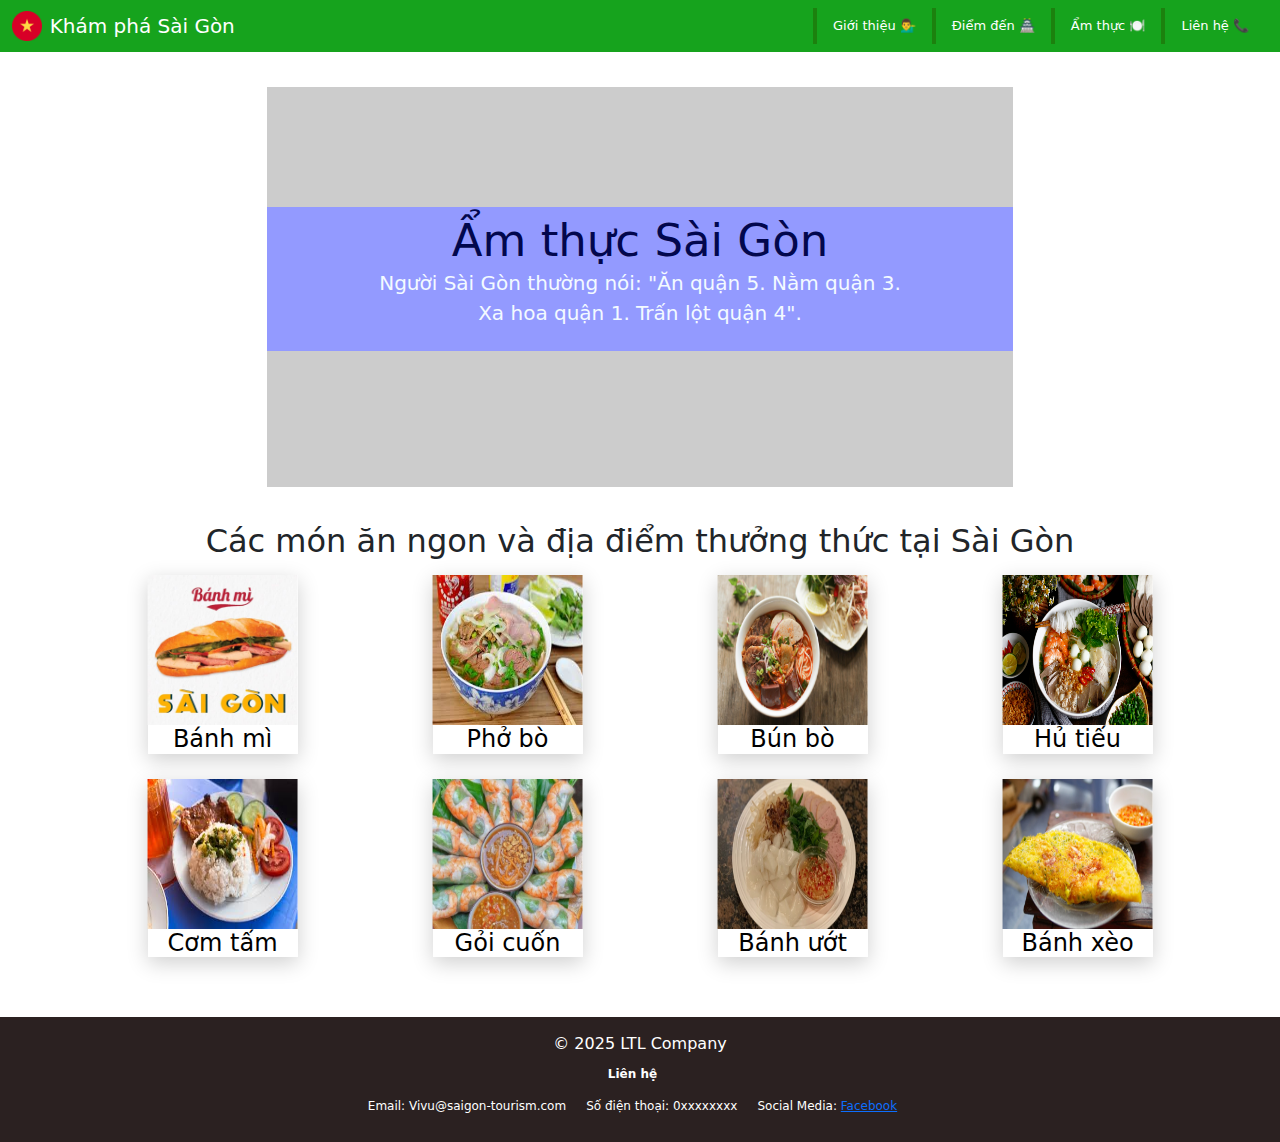
==== 12_Han,38_Son_food.html @ 968d1d08 "Duc Phat commit" ====
<!DOCTYPE html>
<html lang="en">
<head>
    <meta charset="UTF-8">
    <meta name="viewport" content="width=device-width, initial-scale=1.0">
    <title>Vi vu Sài Gòn phố</title>
    <!-- BOOTSTRAP 5 -->
    <link rel="stylesheet" href="static/css/bootstrap/bootstrap.css">
    <!-- MAIN STYLE -->
     <link rel="stylesheet" href="static\css\style.css">
</head>
<body>
    <header>
        <nav class="navbar navbar-light bg-light">
            <!-- Image of the website -->
            <div class="col-3">
                <div class="container">
                    <h4 style="margin: 0 !important;">
                        <img src="static\img\flag.png" alt="" width="30" height="30">
                        <a class="navbar-brand" href="http://127.0.0.1:8000/">
                            Khám phá Sài Gòn
                        </a>    
                    </h4>        
                </div>
            </div>
            <!-- Menu of the website -->
            <div class="col-9">
                <ul class="nav justify-content-end" id="menu" style="padding-right: 15px;">
                    <li class="nav-item">
                        <a href="index.html" class="nav-link">Giới thiệu 💁‍♂️</a>
                    </li>
                    <li class="nav-item">
                        <a href="destination_khang_16.html" class="nav-link">Điểm đến 🏯</a>
                    </li>
                    <li class="nav-item">
                        <a href="food_long_24.html" class="nav-link">Ẩm thực 🍽️</a>
                    </li>
                    <li class="nav-item">
                        <a href="#footer" class="nav-link">Liên hệ 📞</a>
                    </li>
                </ul>
            </div>
        </nav>
    </header>

    <!-- CONTENT -->
    <div class="container-lg" style="margin-top: 35px;">
        <main>
            <div class="full text-center">
                <div class="brief">
                    <h1 class="title">Ẩm thực Sài Gòn</h1>
                    <p class="subtitle">Người Sài Gòn thường nói: "Ăn quận 5. Nằm quận 3.<br>Xa hoa quận 1. Trấn lột quận 4".</p>
                </div>
            </div>
            <div class="food text-center" style="margin: 35px 0 35px 0;">
                <h2 style="margin-bottom: 15px;">Các món ăn ngon và địa điểm thưởng thức tại Sài Gòn</h2>
                <div class="row" id="food">

                </div>
            </div>
        </main>
    </div>

    <!-- FOOTER -->
    <footer id="footer">
        <div id="lienhe" class="text-center" style="padding-bottom: 25px;">
            <p style="padding-top: 15px;">&copy; 2025 LTL Company</p>
            <div style="margin-bottom: 5px;">
                <p class="contact" style="display: block;"><b>Liên hệ</b></p>
            </div>
            <p class="contact">Email: Vivu@saigon-tourism.com</p>
            <p class="contact">Số điện thoại: 0xxxxxxxx</p>
            <p class="contact" style="margin-bottom: 0;">Social Media: <a href="facebook.com">Facebook</a></p>
        </div>
    </footer>

    <!-- SCRIPT -->
    <script src="script.js"></script>
    <script>
        window.onload = function(){
            renderFood();
        }
    </script>
</body>
</html>
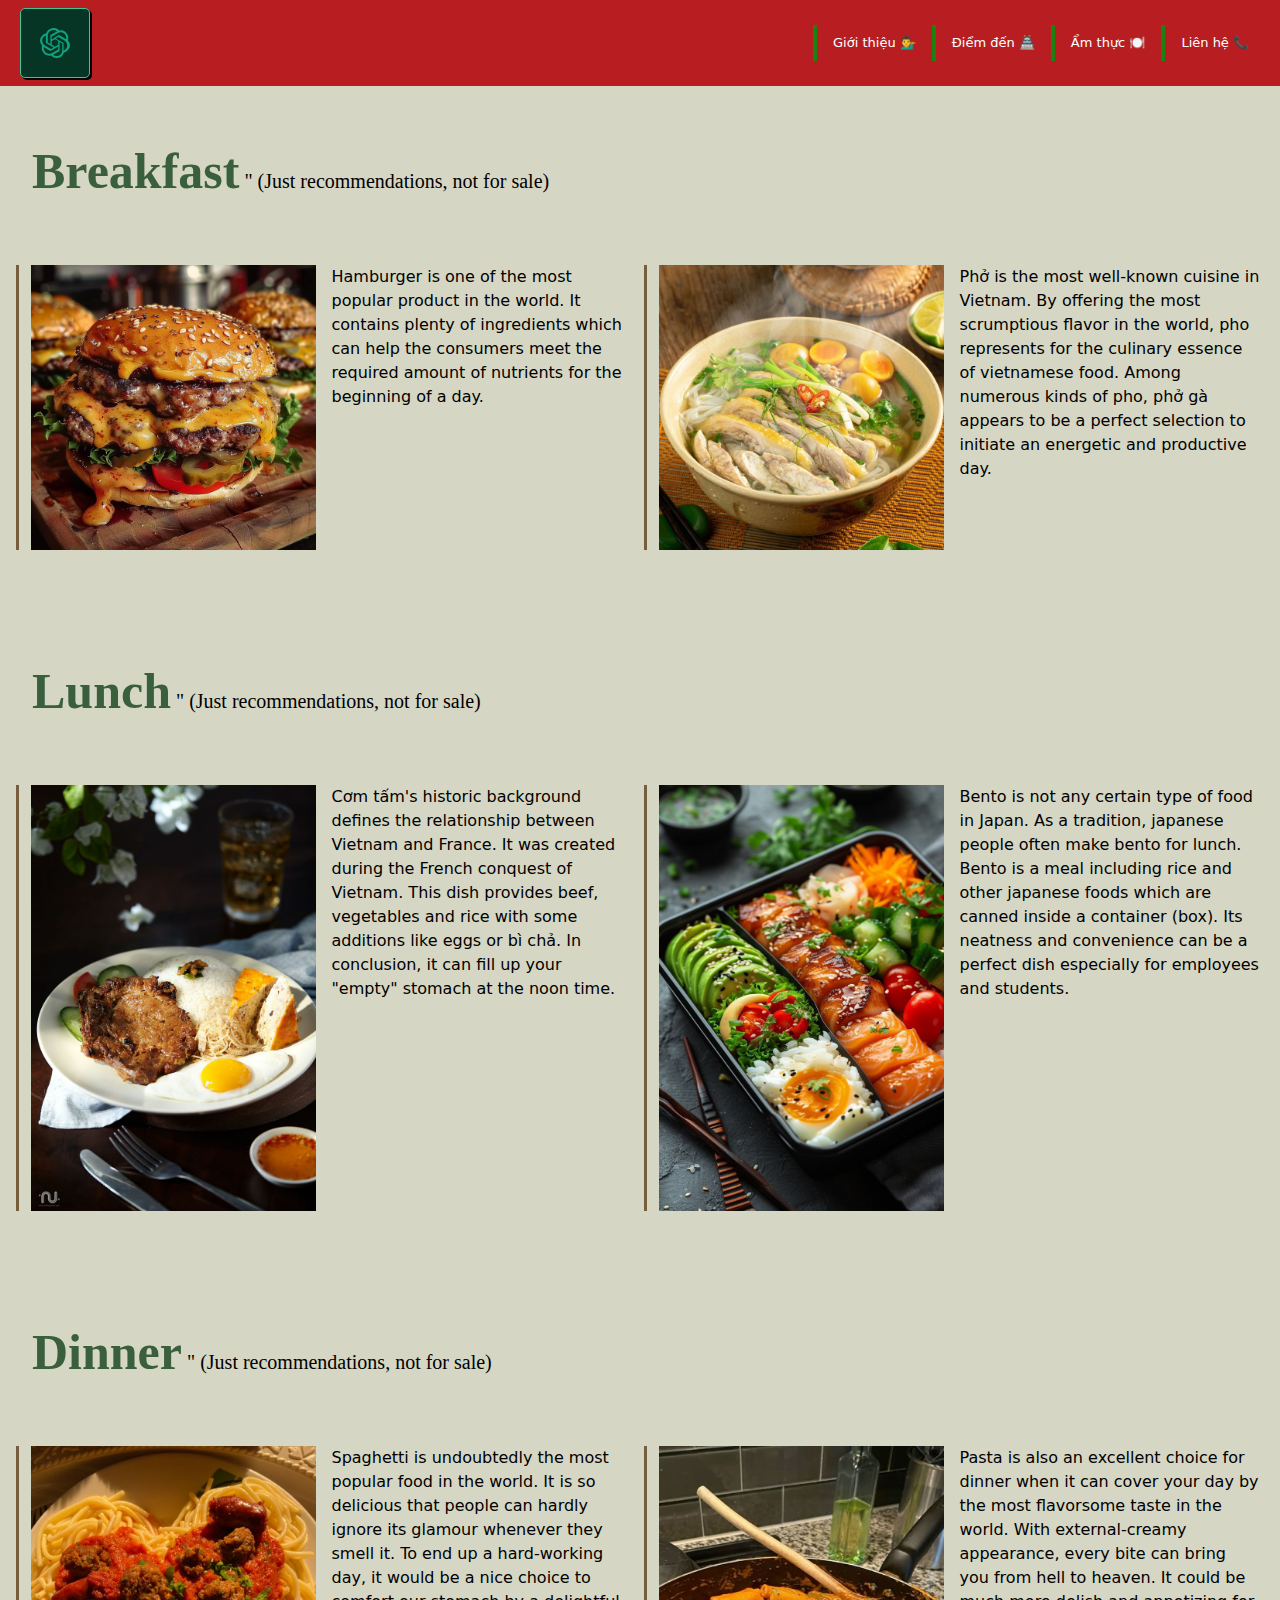
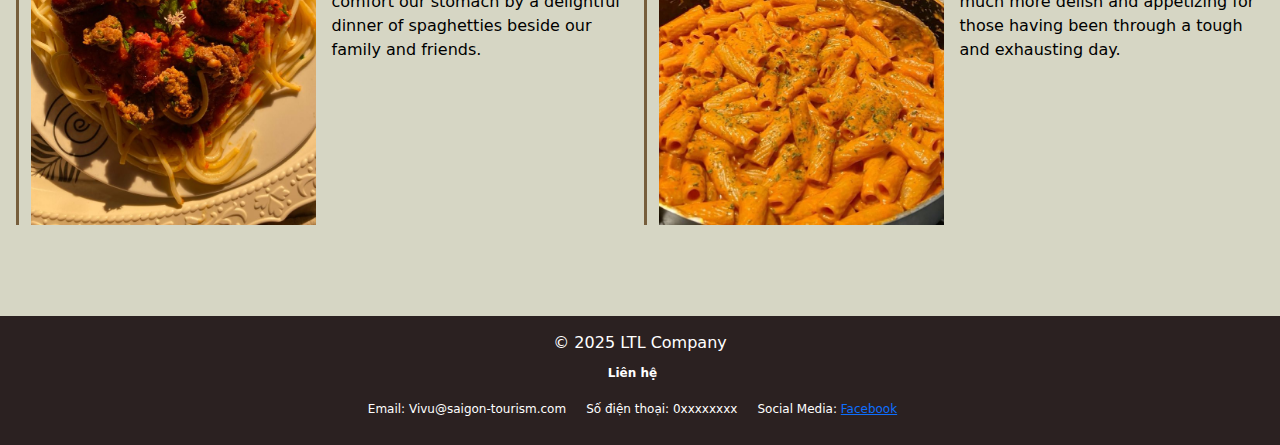
==== commit 2f563660: "not yet" ====
--- a/12_Han,38_Son_food.html
+++ b/12_Han,38_Son_food.html
@@ -7,33 +7,44 @@
     <!-- BOOTSTRAP 5 -->
     <link rel="stylesheet" href="static/css/bootstrap/bootstrap.css">
     <!-- MAIN STYLE -->
-     <link rel="stylesheet" href="static\css\style.css">
+     <link rel="stylesheet" href="static\css\new_style.css">
+     <link rel="stylesheet" href="static\css\styleadd.css">
 </head>
 <body>
     <header>
         <nav class="navbar navbar-light bg-light">
-            <!-- Image of the website -->
-            <div class="col-3">
-                <div class="container">
-                    <h4 style="margin: 0 !important;">
-                        <img src="static\img\flag.png" alt="" width="30" height="30">
-                        <a class="navbar-brand" href="http://127.0.0.1:8000/">
-                            Khám phá Sài Gòn
-                        </a>    
-                    </h4>        
-                </div>
+            <div class="button-container">
+                <button class="brutalist-button openai button-1">
+                    <div class="openai-logo">
+                    <svg
+                        class="openai-icon"
+                        viewBox="0 0 24 24"
+                        xmlns="http://www.w3.org/2000/svg"
+                    >
+                        <path
+                        d="M22.2819 9.8211a5.9847 5.9847 0 0 0-.5157-4.9108 6.0462 6.0462 0 0 0-6.5098-2.9A6.0651 6.0651 0 0 0 4.9807 4.1818a5.9847 5.9847 0 0 0-3.9977 2.9 6.0462 6.0462 0 0 0 .7427 7.0966 5.98 5.98 0 0 0 .511 4.9107 6.051 6.051 0 0 0 6.5146 2.9001A5.9847 5.9847 0 0 0 13.2599 24a6.0557 6.0557 0 0 0 5.7718-4.2058 5.9894 5.9894 0 0 0 3.9977-2.9001 6.0557 6.0557 0 0 0-.7475-7.0729zm-9.022 12.6081a4.4755 4.4755 0 0 1-2.8764-1.0408l.1419-.0804 4.7783-2.7582a.7948.7948 0 0 0 .3927-.6813v-6.7369l2.02 1.1686a.071.071 0 0 1 .038.052v5.5826a4.504 4.504 0 0 1-4.4945 4.4944zm-9.6607-4.1254a4.4708 4.4708 0 0 1-.5346-3.0137l.142.0852 4.783 2.7582a.7712.7712 0 0 0 .7806 0l5.8428-3.3685v2.3324a.0804.0804 0 0 1-.0332.0615L9.74 19.9502a4.4992 4.4992 0 0 1-6.1408-1.6464zM2.3408 7.8956a4.485 4.485 0 0 1 2.3655-1.9728V11.6a.7664.7664 0 0 0 .3879.6765l5.8144 3.3543-2.0201 1.1685a.0757.0757 0 0 1-.071 0l-4.8303-2.7865A4.504 4.504 0 0 1 2.3408 7.8956zm16.0993 3.8558L12.5907 8.3829 14.6108 7.2144a.0757.0757 0 0 1 .071 0l4.8303 2.7913a4.4944 4.4944 0 0 1-.6765 8.1042v-5.6772a.79.79 0 0 0-.3927-.6813zm2.0107-3.0231l-.142-.0852-4.7735-2.7818a.7759.7759 0 0 0-.7854 0L9.409 9.2297V6.8974a.0662.0662 0 0 1 .0284-.0615l4.8303-2.7866a4.4992 4.4992 0 0 1 6.6802 4.66zM8.3065 12.863l-2.02-1.1638a.0804.0804 0 0 1-.038-.0567V6.0742a4.4992 4.4992 0 0 1 7.3757-3.4537l-.142.0805L8.704 5.459a.7948.7948 0 0 0-.3927.6813zm1.0976-2.3654l2.602-1.4998 2.6069 1.4998v2.9994l-2.5974 1.4997-2.6067-1.4997Z"
+                        fill="#10A37F"
+                        ></path>
+                    </svg>
+                    </div>
+                    <div class="button-text">
+                    <span>trang web được làm bởi</span>
+                    <span>nhóm 2 tổ 1</span>
+                    </div>
+                </button>
             </div>
+
             <!-- Menu of the website -->
             <div class="col-9">
                 <ul class="nav justify-content-end" id="menu" style="padding-right: 15px;">
                     <li class="nav-item">
-                        <a href="index.html" class="nav-link">Giới thiệu 💁‍♂️</a>
+                        <a href="new_index.html" class="nav-link">Giới thiệu 💁‍♂️</a>
                     </li>
                     <li class="nav-item">
-                        <a href="destination_khang_16.html" class="nav-link">Điểm đến 🏯</a>
+                        <a href="new_des.html" class="nav-link">Điểm đến 🏯</a>
                     </li>
                     <li class="nav-item">
-                        <a href="food_long_24.html" class="nav-link">Ẩm thực 🍽️</a>
+                        <a href="12_Han,38_Son_food.html" class="nav-link">Ẩm thực 🍽️</a>
                     </li>
                     <li class="nav-item">
                         <a href="#footer" class="nav-link">Liên hệ 📞</a>
@@ -44,23 +55,107 @@
     </header>
 
     <!-- CONTENT -->
-    <div class="container-lg" style="margin-top: 35px;">
-        <main>
-            <div class="full text-center">
-                <div class="brief">
-                    <h1 class="title">Ẩm thực Sài Gòn</h1>
-                    <p class="subtitle">Người Sài Gòn thường nói: "Ăn quận 5. Nằm quận 3.<br>Xa hoa quận 1. Trấn lột quận 4".</p>
+        <!-- /BREAKFAST -->
+        <div class="banner">
+            <span class="tieude">Breakfast</span> <span class="color">"</span> <span>(Just recommendations, not for sale)</span>
+        </div>
+        <div class="container">
+             <div class="row">
+                <div class="col">
+                    <div class="product">
+                        <img 
+                        src="static/img/d5d4bb7e8a83e3cc20f3383e4ca3e5c7.jpg" 
+                        class="block"
+                        >
+                        <div class="content-text"> 
+                          Hamburger is one of the most popular product in the world. It contains
+                           plenty of ingredients which can help the consumers meet the required 
+                           amount of nutrients for the beginning of a day.
+                        </div>
+                    </div>
+                </div>
+                <div class="col">
+                    <div class="product">
+                        <img 
+                        src="static/img/ef42d2b194710449677cd9dc51952a25.jpg" 
+                        class="block"
+                        >
+                        <div class="content-text">
+                            Phở is the most well-known cuisine in Vietnam. By offering the most scrumptious flavor in the world, pho represents for the culinary essence of vietnamese food. Among numerous kinds of pho, phở gà appears to be a perfect selection to initiate an energetic and productive day.
+                        </div>
+                    </div>
                 </div>
             </div>
-            <div class="food text-center" style="margin: 35px 0 35px 0;">
-                <h2 style="margin-bottom: 15px;">Các món ăn ngon và địa điểm thưởng thức tại Sài Gòn</h2>
-                <div class="row" id="food">
-
+        </div>
+    
+        <!-- /LUNCH -->
+    
+        <div class="banner">
+            <span class="tieude">Lunch</span> <span class="color">"</span> <span>(Just recommendations, not for sale)</span>
+        </div>
+        <div class="container">
+             <div class="row">
+                <div class="col">
+                    <div class="product">
+                        <img 
+                        src="static/img/ca5d371c8e432a9df5f3de23b40e20ca.jpg" 
+                        class="block"
+                        >
+                        <div class="content-text" style="display: inline;"> 
+                            Cơm tấm's historic background defines the relationship between Vietnam and France. It was created during the French conquest of Vietnam. This dish provides beef, vegetables and rice with some additions like eggs or bì chả. In conclusion, it can fill up your "empty" stomach at the noon time. 
+                        </div>
+                    </div>
+                    
+                </div>
+                <div class="col">
+                    <div class="product">
+                        <img 
+                        src="static/img/8b4d7e4db79265c43016e7536abf09cc.jpg" 
+                        class="block"
+                        >
+                        <div class="content-text">
+                            Bento is not any certain type of food in Japan. As a tradition, japanese people often make bento for lunch. Bento is a meal including rice and other japanese foods which are canned inside a container (box). Its neatness and convenience can be a perfect dish especially for employees and students.
+                        </div>
+                    </div>
+                    
                 </div>
             </div>
-        </main>
-    </div>
-
+        </div>
+    
+        <!-- /DINNER -->
+        
+        <div class="banner">
+            <span class="tieude none">Dinner</span> <span class="color">"</span> <span>(Just recommendations, not for sale)</span>
+        </div>
+        <div class="container">
+             <div class="row">
+                <div class="col">
+                    <div class="product">
+                        <img 
+                        src="static/img/41b5cbf4ae95c521ed7912dfce2ced4a.jpg" 
+                        class="block"
+                        >
+                        <div class="content-text">
+                            Spaghetti is undoubtedly the most popular food in the world. It is so delicious that people can hardly ignore its glamour whenever they smell it. To end up a hard-working day, it would be a nice choice to comfort our stomach by a delightful dinner of spaghetties beside our family and friends. 
+                        </div>
+                    </div>
+                    
+                </div>
+                <div class="col">
+                    <div class="product">
+                        <img 
+                        src="static/img/02a0c8d65502875bbe3370dbd8ba26cc.jpg" 
+                        class="block"
+                        >
+                        <div class="content-text">
+                            Pasta is also an excellent choice for dinner when it can cover your day by the most flavorsome taste in the world. With external-creamy appearance, every bite can bring you from hell to heaven. It could be much more delish and appetizing for those having been through a tough and exhausting day.
+                        </div>
+                    </div>
+                    
+                </div>
+            </div>
+        </div>
+        
     <!-- FOOTER -->
     <footer id="footer">
         <div id="lienhe" class="text-center" style="padding-bottom: 25px;">
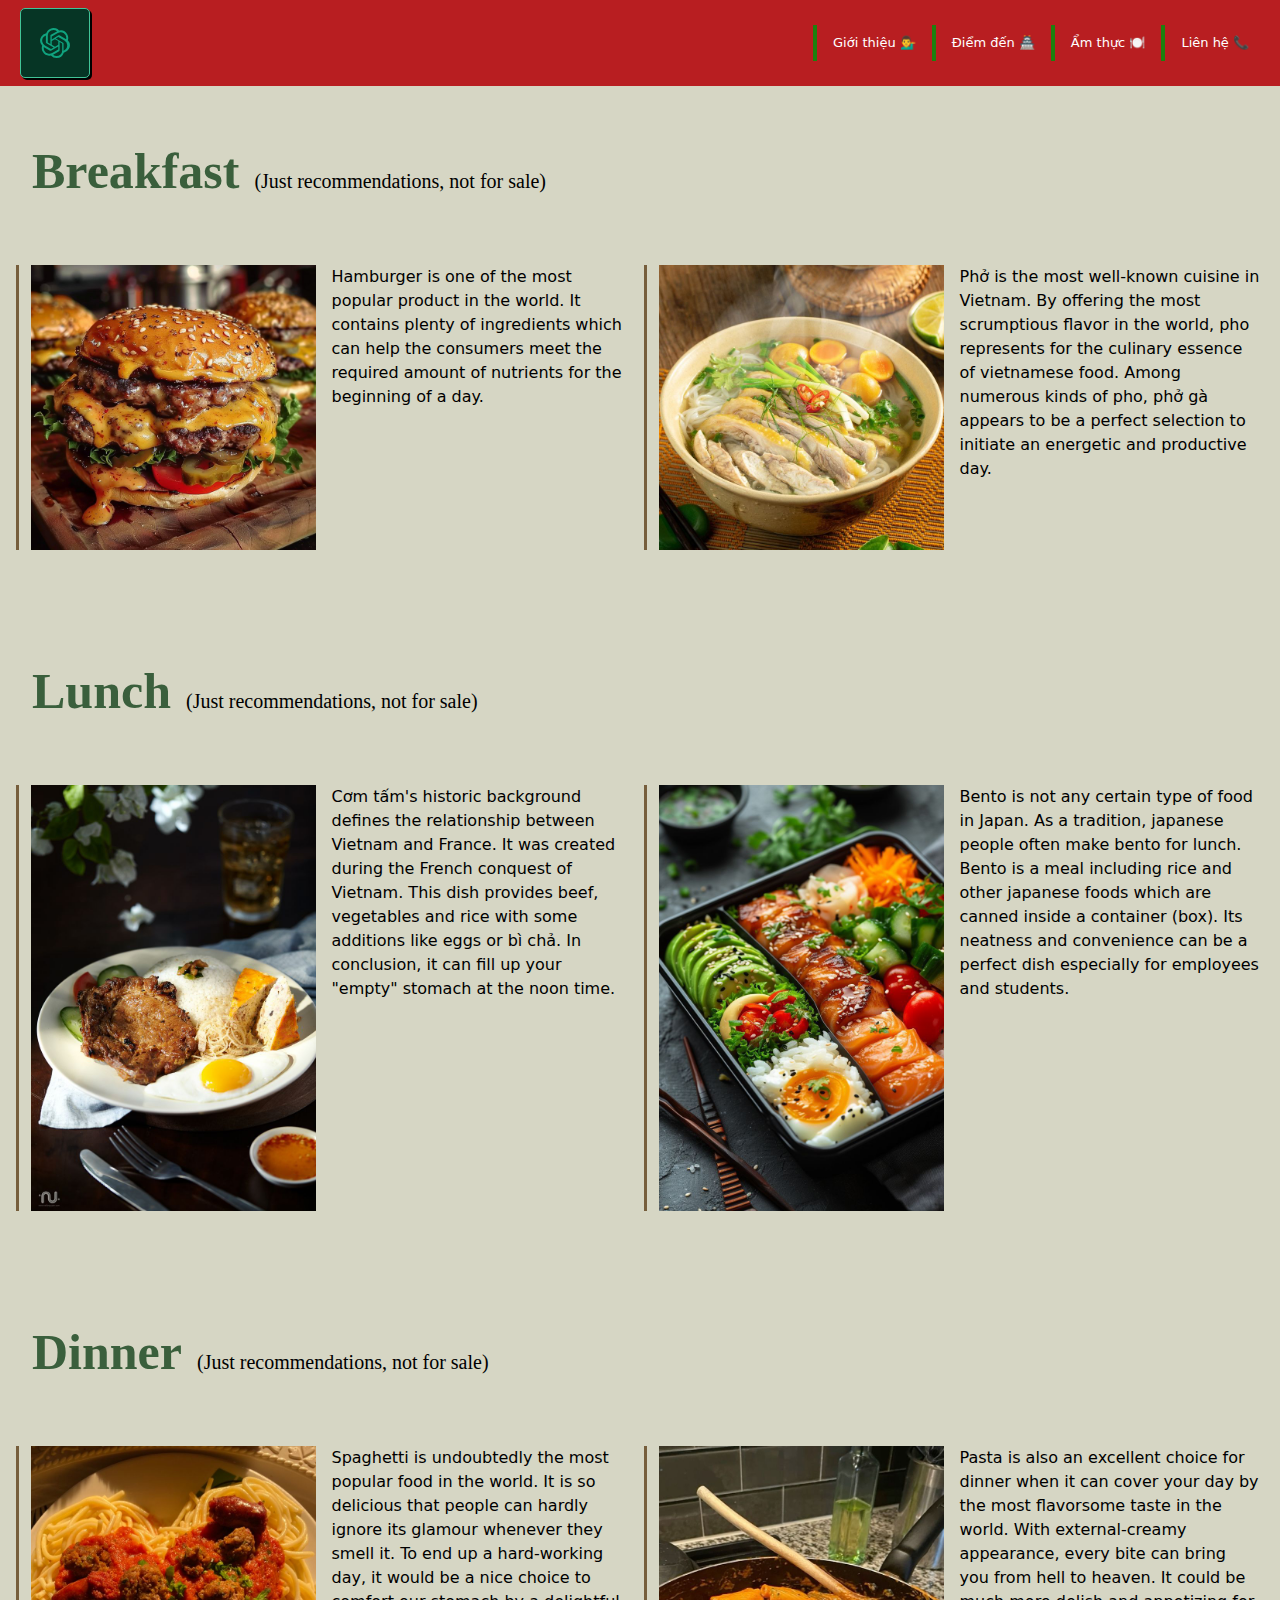
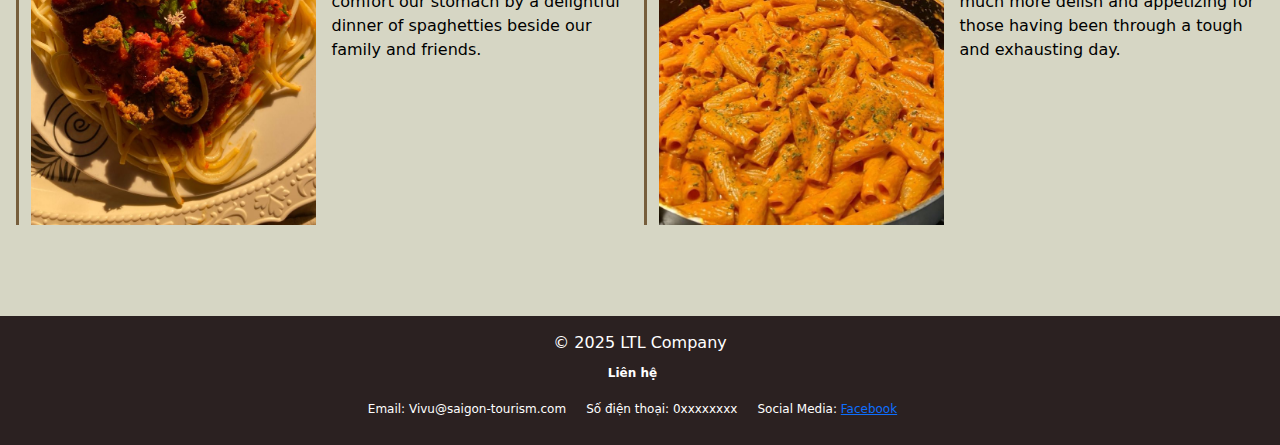
==== commit 13160e8b: "not yet 2nd" ====
--- a/12_Han,38_Son_food.html
+++ b/12_Han,38_Son_food.html
@@ -57,7 +57,7 @@
     <!-- CONTENT -->
         <!-- /BREAKFAST -->
         <div class="banner">
-            <span class="tieude">Breakfast</span> <span class="color">"</span> <span>(Just recommendations, not for sale)</span>
+            <span class="tieude">Breakfast</span> <span style="padding-left: 10px;">(Just recommendations, not for sale)</span>
         </div>
         <div class="container">
              <div class="row">
@@ -91,7 +91,7 @@
         <!-- /LUNCH -->
     
         <div class="banner">
-            <span class="tieude">Lunch</span> <span class="color">"</span> <span>(Just recommendations, not for sale)</span>
+            <span class="tieude">Lunch</span> <span style="padding-left: 10px;">(Just recommendations, not for sale)</span>
         </div>
         <div class="container">
              <div class="row">
@@ -125,7 +125,7 @@
         <!-- /DINNER -->
         
         <div class="banner">
-            <span class="tieude none">Dinner</span> <span class="color">"</span> <span>(Just recommendations, not for sale)</span>
+            <span class="tieude none">Dinner</span> <span style="padding-left: 10px;">(Just recommendations, not for sale)</span>
         </div>
         <div class="container">
              <div class="row">
